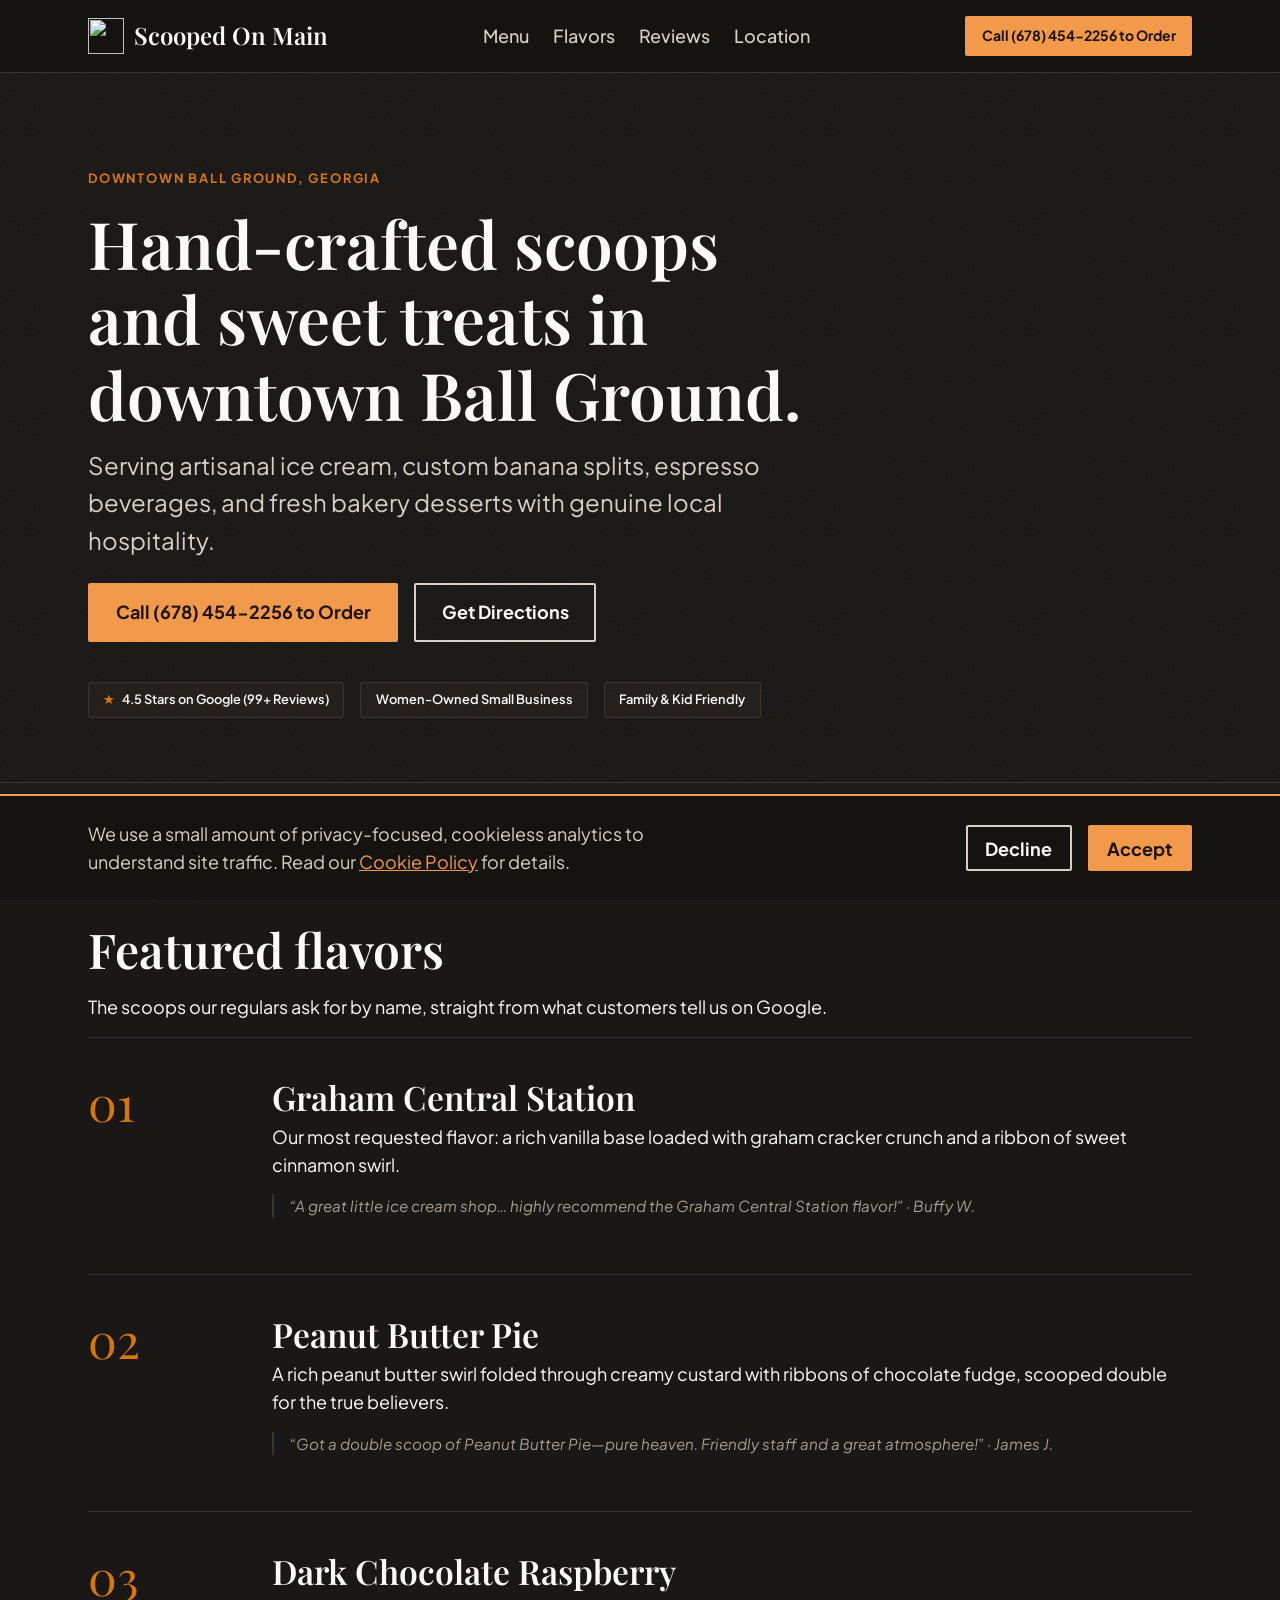
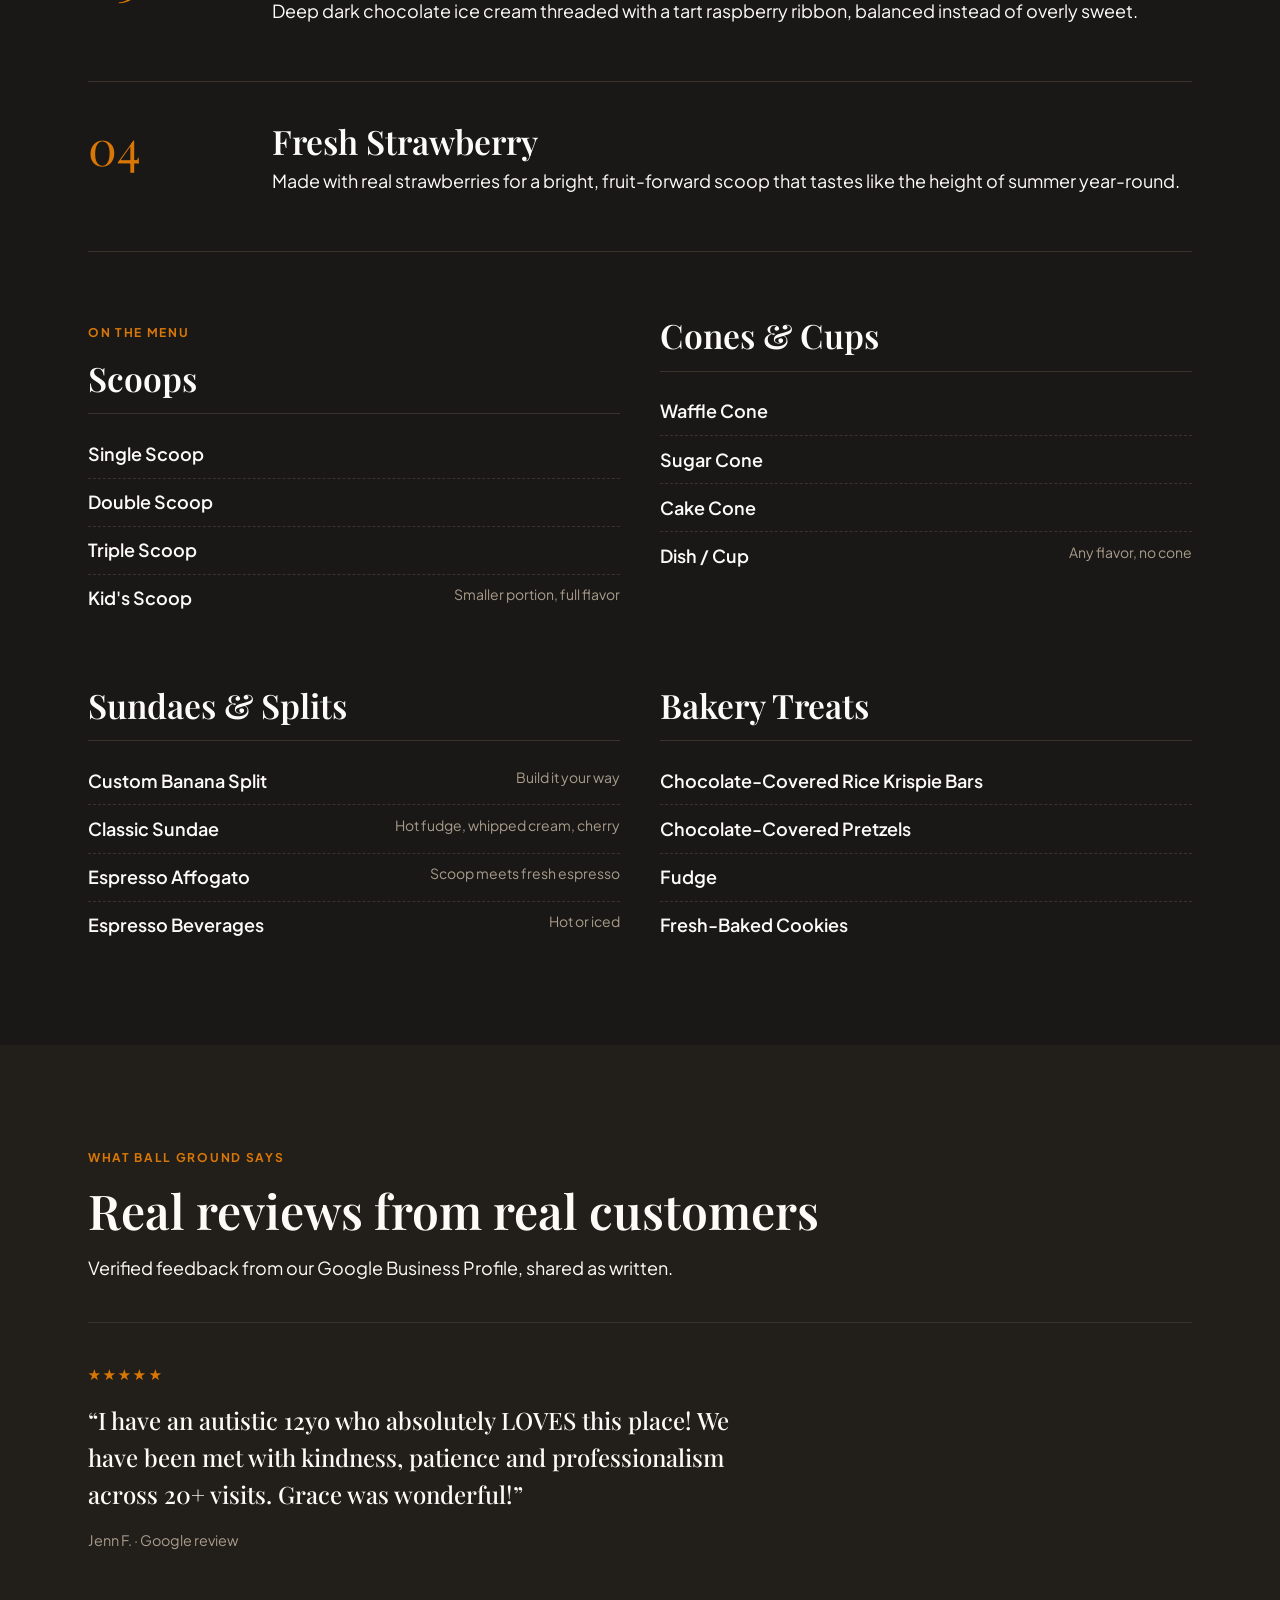
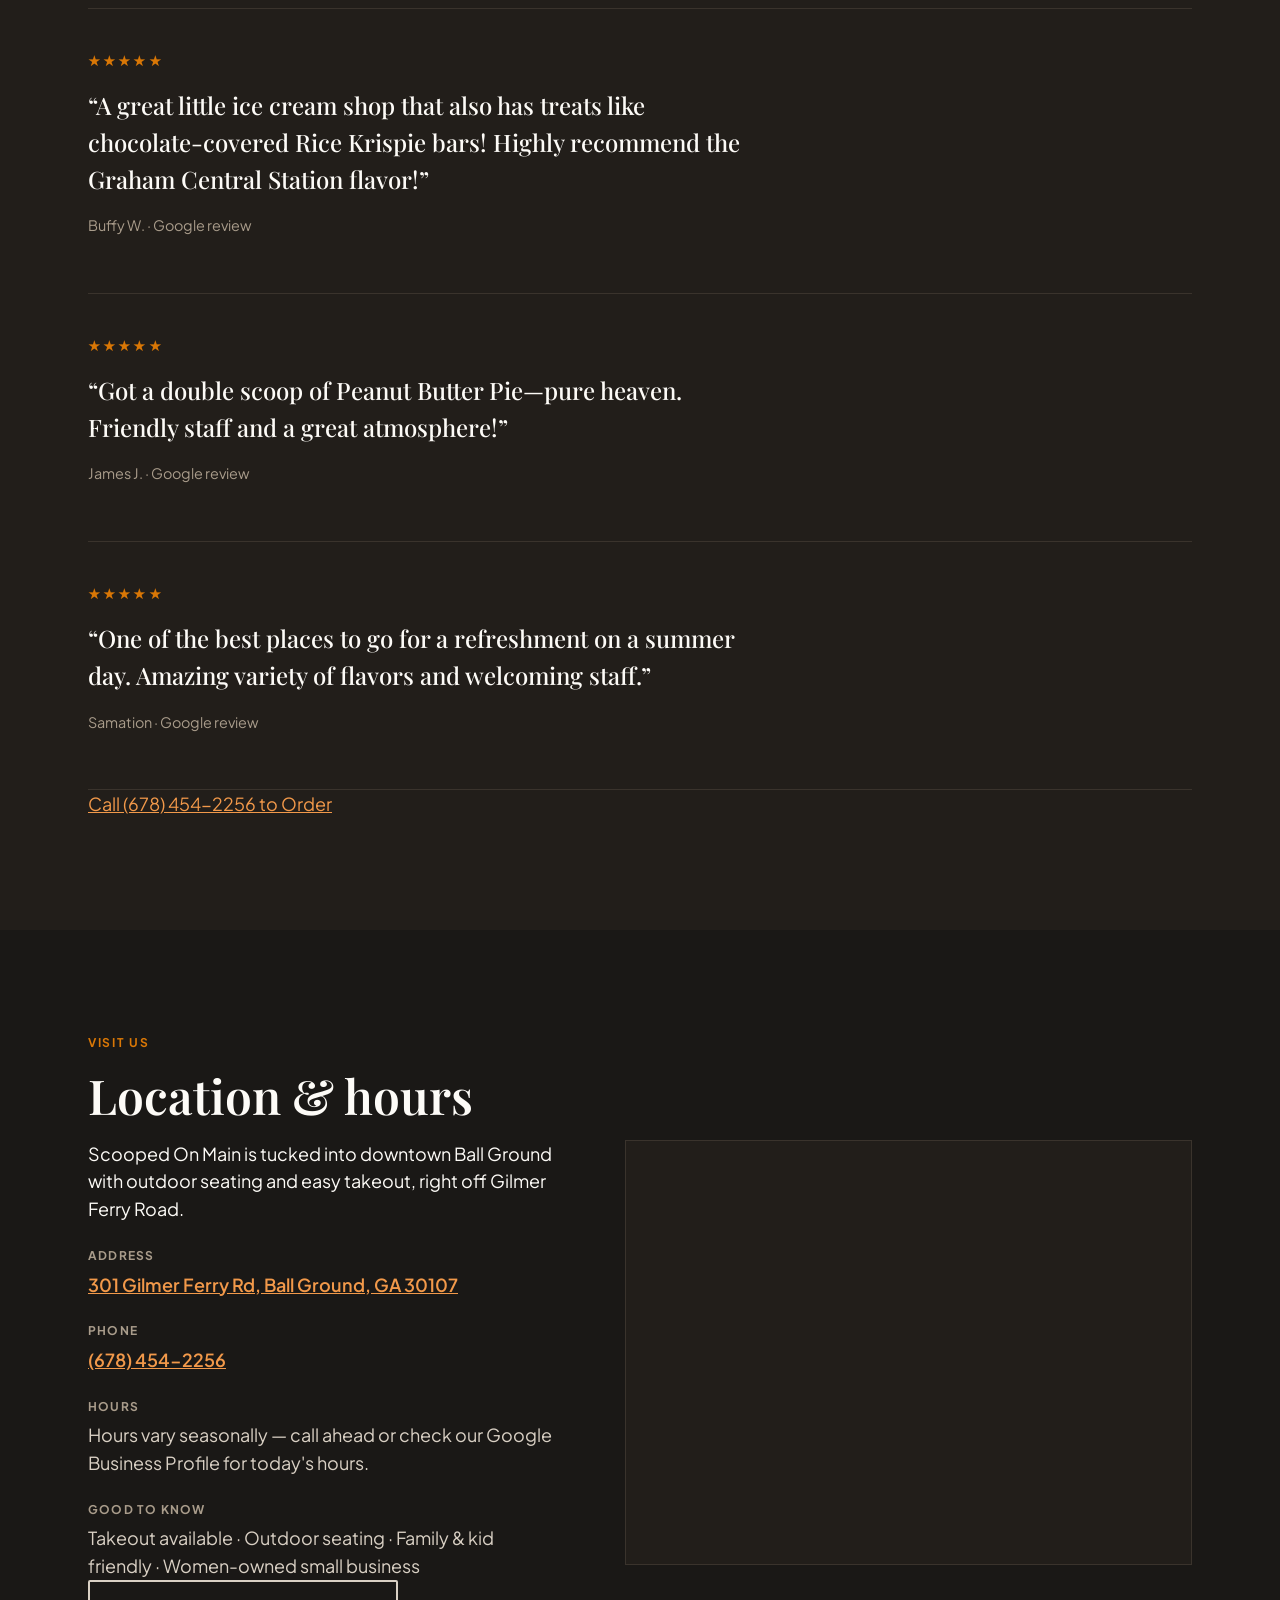
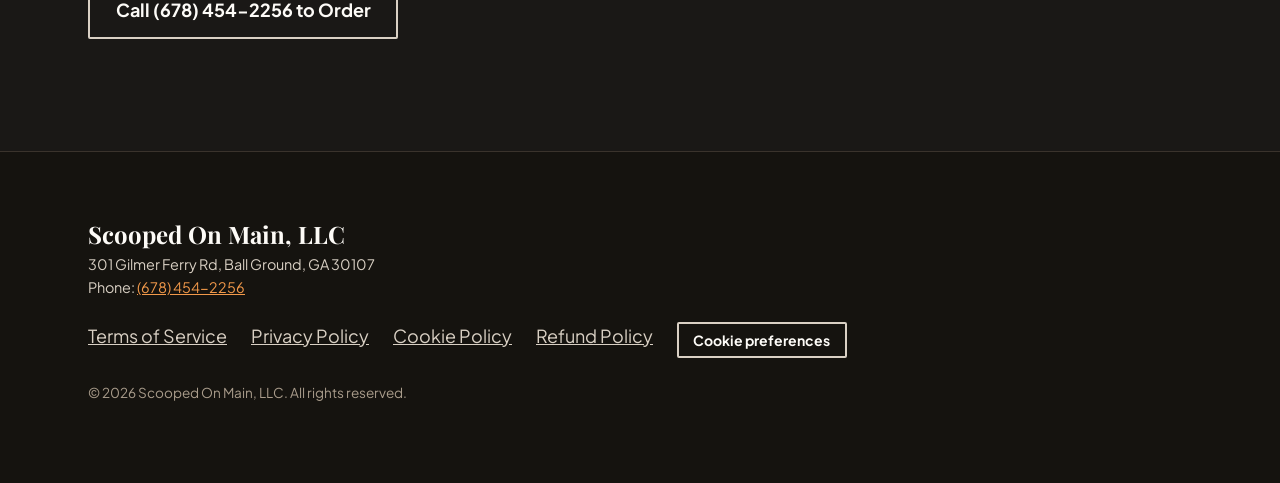
==== index.html @ a3c29e0b "Add files via upload" ====
<!doctype html>
<html lang="en">
<head>
  <meta charset="utf-8">
  <meta name="viewport" content="width=device-width, initial-scale=1">
  <title>Scooped On Main | Ice Cream &amp; Sweet Shop in Ball Ground, GA</title>
  <meta name="description" content="Hand-crafted scoops, custom banana splits, espresso drinks, and fresh bakery treats at Scooped On Main in downtown Ball Ground, Georgia. Women-owned, family-friendly, takeout and outdoor seating available.">
  <link rel="canonical" href="https://scoopedonmainllc.com/">

  <meta property="og:type" content="website">
  <meta property="og:site_name" content="Scooped On Main">
  <meta property="og:url" content="https://scoopedonmainllc.com/">
  <meta property="og:title" content="Scooped On Main | Ice Cream &amp; Sweet Shop in Ball Ground, GA">
  <meta property="og:description" content="Hand-crafted scoops, custom banana splits, espresso drinks, and fresh bakery treats in downtown Ball Ground, Georgia.">
  <meta property="og:image" content="https://scoopedonmainllc.com/images/og-image.jpg">
  <meta property="og:image:width" content="1200">
  <meta property="og:image:height" content="630">
  <meta name="twitter:card" content="summary_large_image">
  <meta name="twitter:title" content="Scooped On Main | Ice Cream &amp; Sweet Shop in Ball Ground, GA">
  <meta name="twitter:description" content="Hand-crafted scoops, custom banana splits, espresso drinks, and fresh bakery treats in downtown Ball Ground, Georgia.">
  <meta name="twitter:image" content="https://scoopedonmainllc.com/images/og-image.jpg">

  <link rel="preconnect" href="https://fonts.googleapis.com">
  <link rel="preconnect" href="https://fonts.gstatic.com" crossorigin>
  <link href="https://fonts.googleapis.com/css2?family=Playfair+Display:wght@500;600;700&family=Plus+Jakarta+Sans:wght@400;500;600;700&display=swap" rel="stylesheet">
  <link rel="stylesheet" href="/styles.css">
  <link rel="icon" href="/images/favicon.svg" type="image/svg+xml">
  <link rel="apple-touch-icon" href="/images/favicon.svg">

  <script type="application/ld+json">
  {
    "@context": "https://schema.org",
    "@type": "IceCreamShop",
    "name": "Scooped On Main, LLC",
    "url": "https://scoopedonmainllc.com/",
    "telephone": "+16784542256",
    "priceRange": "$$",
    "servesCuisine": "Ice Cream, Desserts, Coffee",
    "address": {
      "@type": "PostalAddress",
      "streetAddress": "301 Gilmer Ferry Rd",
      "addressLocality": "Ball Ground",
      "addressRegion": "GA",
      "postalCode": "30107",
      "addressCountry": "US"
    },
    "aggregateRating": {
      "@type": "AggregateRating",
      "ratingValue": "4.5",
      "reviewCount": "99"
    }
  }
  </script>
</head>
<body>
  <a class="skip-link" href="#main-content">Skip to main content</a>

  <header class="site-header">
    <div class="container">
      <a class="logo" href="/">
        <img src="/images/favicon.svg" alt="" class="logo-mark" width="36" height="36">
        <span class="logo-text">Scooped On Main</span>
      </a>
      <nav class="main-nav" aria-label="Primary">
        <ul>
          <li><a href="#menu">Menu</a></li>
          <li><a href="#flavors">Flavors</a></li>
          <li><a href="#reviews">Reviews</a></li>
          <li><a href="#location">Location</a></li>
        </ul>
      </nav>
      <a class="btn btn-sm header-cta" href="tel:16784542256">Call (678) 454-2256 to Order</a>
    </div>
  </header>

  <main id="main-content">

    <!-- Hero -->
    <section class="hero">
      <div class="container">
        <span class="eyebrow">Downtown Ball Ground, Georgia</span>
        <h1>Hand-crafted scoops and sweet treats in downtown Ball Ground.</h1>
        <p class="lede">Serving artisanal ice cream, custom banana splits, espresso beverages, and fresh bakery desserts with genuine local hospitality.</p>
        <div class="hero-actions">
          <a class="btn" href="tel:16784542256">Call (678) 454-2256 to Order</a>
          <a class="btn btn-secondary" href="#location">Get Directions</a>
        </div>
        <div class="hero-badges">
          <span class="badge"><span class="star" aria-hidden="true">&#9733;</span> 4.5 Stars on Google (99+ Reviews)</span>
          <span class="badge">Women-Owned Small Business</span>
          <span class="badge">Family &amp; Kid Friendly</span>
        </div>
      </div>
    </section>

    <!-- Featured Flavors & Menu -->
    <section class="section" id="menu">
      <div class="container">

        <div id="flavors">
          <span class="section-eyebrow">Fan favorites</span>
          <h2 class="reveal">Featured flavors</h2>
          <p class="reveal">The scoops our regulars ask for by name, straight from what customers tell us on Google.</p>

          <div class="flavor-list">
            <div class="flavor-row reveal">
              <span class="flavor-index">01</span>
              <div>
                <h3>Graham Central Station</h3>
                <p>Our most requested flavor: a rich vanilla base loaded with graham cracker crunch and a ribbon of sweet cinnamon swirl.</p>
                <p class="flavor-quote">&ldquo;A great little ice cream shop&hellip; highly recommend the Graham Central Station flavor!&rdquo; &middot; Buffy W.</p>
              </div>
            </div>
            <div class="flavor-row reveal">
              <span class="flavor-index">02</span>
              <div>
                <h3>Peanut Butter Pie</h3>
                <p>A rich peanut butter swirl folded through creamy custard with ribbons of chocolate fudge, scooped double for the true believers.</p>
                <p class="flavor-quote">&ldquo;Got a double scoop of Peanut Butter Pie&mdash;pure heaven. Friendly staff and a great atmosphere!&rdquo; &middot; James J.</p>
              </div>
            </div>
            <div class="flavor-row reveal">
              <span class="flavor-index">03</span>
              <div>
                <h3>Dark Chocolate Raspberry</h3>
                <p>Deep dark chocolate ice cream threaded with a tart raspberry ribbon, balanced instead of overly sweet.</p>
              </div>
            </div>
            <div class="flavor-row reveal">
              <span class="flavor-index">04</span>
              <div>
                <h3>Fresh Strawberry</h3>
                <p>Made with real strawberries for a bright, fruit-forward scoop that tastes like the height of summer year-round.</p>
              </div>
            </div>
          </div>
        </div>

        <div class="menu-categories">
          <div class="menu-category reveal">
            <span class="section-eyebrow">On the menu</span>
            <h3>Scoops</h3>
            <ul>
              <li><span class="item-name">Single Scoop</span></li>
              <li><span class="item-name">Double Scoop</span></li>
              <li><span class="item-name">Triple Scoop</span></li>
              <li><span class="item-name">Kid's Scoop</span> <span class="item-note">Smaller portion, full flavor</span></li>
            </ul>
          </div>

          <div class="menu-category reveal">
            <h3>Cones &amp; Cups</h3>
            <ul>
              <li><span class="item-name">Waffle Cone</span></li>
              <li><span class="item-name">Sugar Cone</span></li>
              <li><span class="item-name">Cake Cone</span></li>
              <li><span class="item-name">Dish / Cup</span> <span class="item-note">Any flavor, no cone</span></li>
            </ul>
          </div>

          <div class="menu-category reveal">
            <h3>Sundaes &amp; Splits</h3>
            <ul>
              <li><span class="item-name">Custom Banana Split</span> <span class="item-note">Build it your way</span></li>
              <li><span class="item-name">Classic Sundae</span> <span class="item-note">Hot fudge, whipped cream, cherry</span></li>
              <li><span class="item-name">Espresso Affogato</span> <span class="item-note">Scoop meets fresh espresso</span></li>
              <li><span class="item-name">Espresso Beverages</span> <span class="item-note">Hot or iced</span></li>
            </ul>
          </div>

          <div class="menu-category reveal">
            <h3>Bakery Treats</h3>
            <ul>
              <li><span class="item-name">Chocolate-Covered Rice Krispie Bars</span></li>
              <li><span class="item-name">Chocolate-Covered Pretzels</span></li>
              <li><span class="item-name">Fudge</span></li>
              <li><span class="item-name">Fresh-Baked Cookies</span></li>
            </ul>
          </div>
        </div>

      </div>
    </section>

    <!-- Reviews -->
    <section class="section section-alt" id="reviews">
      <div class="container">
        <span class="section-eyebrow">What Ball Ground says</span>
        <h2 class="reveal">Real reviews from real customers</h2>
        <p class="reveal">Verified feedback from our Google Business Profile, shared as written.</p>

        <div class="review-list">
          <div class="review-card reveal">
            <div class="review-stars" aria-label="5 out of 5 stars">&#9733;&#9733;&#9733;&#9733;&#9733;</div>
            <blockquote>&ldquo;I have an autistic 12yo who absolutely LOVES this place! We have been met with kindness, patience and professionalism across 20+ visits. Grace was wonderful!&rdquo;</blockquote>
            <p class="review-author">Jenn F. &middot; Google review</p>
          </div>
          <div class="review-card reveal">
            <div class="review-stars" aria-label="5 out of 5 stars">&#9733;&#9733;&#9733;&#9733;&#9733;</div>
            <blockquote>&ldquo;A great little ice cream shop that also has treats like chocolate-covered Rice Krispie bars! Highly recommend the Graham Central Station flavor!&rdquo;</blockquote>
            <p class="review-author">Buffy W. &middot; Google review</p>
          </div>
          <div class="review-card reveal">
            <div class="review-stars" aria-label="5 out of 5 stars">&#9733;&#9733;&#9733;&#9733;&#9733;</div>
            <blockquote>&ldquo;Got a double scoop of Peanut Butter Pie&mdash;pure heaven. Friendly staff and a great atmosphere!&rdquo;</blockquote>
            <p class="review-author">James J. &middot; Google review</p>
          </div>
          <div class="review-card reveal">
            <div class="review-stars" aria-label="5 out of 5 stars">&#9733;&#9733;&#9733;&#9733;&#9733;</div>
            <blockquote>&ldquo;One of the best places to go for a refreshment on a summer day. Amazing variety of flavors and welcoming staff.&rdquo;</blockquote>
            <p class="review-author">Samation &middot; Google review</p>
          </div>
        </div>

        <p class="reveal"><a href="tel:16784542256">Call (678) 454-2256 to Order</a></p>
      </div>
    </section>

    <!-- Location -->
    <section class="section" id="location">
      <div class="container">
        <span class="section-eyebrow">Visit us</span>
        <h2 class="reveal">Location &amp; hours</h2>

        <div class="location-grid">
          <div class="location-details reveal">
            <p>Scooped On Main is tucked into downtown Ball Ground with outdoor seating and easy takeout, right off Gilmer Ferry Road.</p>
            <dl>
              <dt>Address</dt>
              <dd><a href="https://www.google.com/maps/search/?api=1&query=301+Gilmer+Ferry+Rd+Ball+Ground+GA+30107" target="_blank" rel="noopener noreferrer">301 Gilmer Ferry Rd, Ball Ground, GA 30107</a></dd>

              <dt>Phone</dt>
              <dd><a href="tel:16784542256">(678) 454-2256</a></dd>

              <dt>Hours</dt>
              <dd>Hours vary seasonally &mdash; call ahead or check our Google Business Profile for today's hours.</dd>

              <dt>Good to know</dt>
              <dd>Takeout available &middot; Outdoor seating &middot; Family &amp; kid friendly &middot; Women-owned small business</dd>
            </dl>
            <p><a class="btn btn-secondary" href="tel:16784542256">Call (678) 454-2256 to Order</a></p>
          </div>

          <div class="map-frame reveal">
            <iframe
              src="https://www.google.com/maps?q=301+Gilmer+Ferry+Rd,+Ball+Ground,+GA+30107&output=embed"
              title="Map showing Scooped On Main at 301 Gilmer Ferry Rd, Ball Ground, GA 30107"
              loading="lazy"
              referrerpolicy="no-referrer-when-downgrade"
            ></iframe>
          </div>
        </div>
      </div>
    </section>

  </main>

  <footer class="site-footer">
    <div class="container">
      <div class="business-info">
        <p><strong>Scooped On Main, LLC</strong><br>
        301 Gilmer Ferry Rd, Ball Ground, GA 30107<br>
        Phone: <a href="tel:16784542256">(678) 454-2256</a></p>
      </div>
      <nav aria-label="Legal">
        <ul>
          <li><a href="/terms">Terms of Service</a></li>
          <li><a href="/privacy">Privacy Policy</a></li>
          <li><a href="/cookies">Cookie Policy</a></li>
          <li><a href="/refunds">Refund Policy</a></li>
          <li><button type="button" id="open-cookie-prefs" class="btn-secondary btn btn-sm">Cookie preferences</button></li>
        </ul>
      </nav>
      <p class="copyright">&copy; 2026 Scooped On Main, LLC. All rights reserved.</p>
    </div>
  </footer>

  <div class="consent-banner" id="consent-banner" hidden role="region" aria-label="Cookie consent">
    <div class="container">
      <p>We use a small amount of privacy-focused, cookieless analytics to understand site traffic. Read our <a href="/cookies">Cookie Policy</a> for details.</p>
      <div class="actions">
        <button type="button" class="btn-secondary btn" id="cookie-decline">Decline</button>
        <button type="button" class="btn" id="cookie-accept">Accept</button>
      </div>
    </div>
  </div>

  <script src="/main.js"></script>
  <script src="/cookie-consent.js"></script>
  <script src="/scroll-reveal.js"></script>
</body>
</html>
---- styles.css ----
/* Scooped On Main, LLC -- design system.
   Warm charcoal background, waffle-cone amber accent, cream type.
   No hover animations, no glow orbs, no bento grids, no glass cards. */

:root {
  --color-bg: #1A1816;          /* page background: deep warm slate */
  --color-bg-raised: #221E1A;   /* raised surfaces, alternating sections */
  --color-bg-nav: #15130F;      /* header, footer, banner */
  --color-ink: #FDFBF7;         /* headings, primary text -- 15.8:1 on bg */
  --color-ink-soft: #D9D0C4;    /* body, secondary text -- 10.9:1 on bg */
  --color-caption: #A99C8B;     /* captions, placeholders -- 6.1:1 on bg */
  --color-amber: #D97706;       /* accent: links, badges, index numerals */
  --color-amber-strong: #F2994A;/* primary buttons on dark -- 6.0:1 with dark text */
  --color-line: #3A332C;        /* dividers, borders */
  --color-input-border: #5B5148;
  --color-error: #F0836A;       /* form errors -- legible on dark bg */

  --font-display: "Playfair Display", ui-serif, Georgia, serif;
  --font-body: "Plus Jakarta Sans", ui-sans-serif, system-ui, sans-serif;

  --step-0: clamp(1rem, 0.95rem + 0.25vw, 1.125rem);
  --step-1: clamp(1.25rem, 1.15rem + 0.5vw, 1.5rem);
  --step-2: clamp(1.6rem, 1.4rem + 1vw, 2.1rem);
  --step-3: clamp(2.1rem, 1.8rem + 1.5vw, 3rem);
  --step-4: clamp(2.6rem, 2.1rem + 2.5vw, 4.2rem);

  --space-1: 0.5rem;
  --space-2: 1rem;
  --space-3: 1.5rem;
  --space-4: 2.5rem;
  --space-5: 4rem;
  --space-6: 6rem;

  --max-content: 72rem;
  --max-reading: 42rem;
  --header-offset: 5.5rem;
}

*, *::before, *::after { box-sizing: border-box; }
html {
  -webkit-text-size-adjust: 100%;
  scroll-behavior: smooth;
}
@media (prefers-reduced-motion: reduce) {
  html { scroll-behavior: auto; }
}
body {
  margin: 0;
  background: var(--color-bg);
  color: var(--color-ink);
  font-family: var(--font-body);
  font-size: var(--step-0);
  line-height: 1.55;
}

/* Faint fixed grain over the dark surface -- texture, not a gradient orb. */
body::after {
  content: "";
  position: fixed;
  inset: 0;
  background-image: url("data:image/svg+xml,%3Csvg xmlns='http://www.w3.org/2000/svg' width='200' height='200'%3E%3Cfilter id='n'%3E%3CfeTurbulence type='fractalNoise' baseFrequency='0.85' numOctaves='3' stitchTiles='stitch'/%3E%3C/filter%3E%3Crect width='100%25' height='100%25' filter='url(%23n)'/%3E%3C/svg%3E");
  opacity: 0.035;
  pointer-events: none;
  z-index: 1;
}

img { max-width: 100%; display: block; }
h1, h2, h3, h4 {
  font-family: var(--font-display);
  line-height: 1.15;
  margin: 0 0 var(--space-2) 0;
  font-weight: 600;
}
h1 { font-size: var(--step-4); }
h2 { font-size: var(--step-3); }
h3 { font-size: var(--step-2); }
h4 { font-size: var(--step-1); }
p { margin: 0 0 var(--space-2) 0; }
a { color: var(--color-amber-strong); }

/* No hover animations anywhere: state changes are instant, not transitioned. */
a, button, .btn, .menu-card, .review-card { transition: none; }

.skip-link {
  position: absolute;
  left: var(--space-2);
  top: -3rem;
  background: var(--color-ink);
  color: var(--color-bg);
  padding: var(--space-1) var(--space-2);
  z-index: 100;
  text-decoration: none;
  font-weight: 600;
}
.skip-link:focus { top: var(--space-2); }

:focus-visible {
  outline: 3px solid var(--color-amber-strong);
  outline-offset: 2px;
}
a:focus:not(:focus-visible) { outline: none; }

.container {
  max-width: var(--max-content);
  margin: 0 auto;
  padding: 0 var(--space-3);
}

section[id] { scroll-margin-top: var(--header-offset); }

/* Header */
.site-header {
  position: sticky;
  top: 0;
  z-index: 50;
  background: var(--color-bg-nav);
  border-bottom: 1px solid var(--color-line);
  padding: var(--space-2) 0;
}
.site-header .container {
  display: flex;
  align-items: center;
  justify-content: space-between;
  gap: var(--space-3);
}
.logo {
  display: inline-flex;
  align-items: center;
  gap: 0.6rem;
  font-family: var(--font-display);
  font-weight: 600;
  font-size: var(--step-1);
  text-decoration: none;
  color: var(--color-ink);
}
.logo-mark { width: 2.25rem; height: 2.25rem; flex-shrink: 0; }
.main-nav ul {
  list-style: none;
  display: flex;
  align-items: center;
  gap: var(--space-3);
  margin: 0;
  padding: 0;
}
.main-nav a {
  text-decoration: none;
  color: var(--color-ink-soft);
  font-weight: 500;
  border-bottom: 2px solid transparent;
  padding-bottom: 0.15rem;
}
.main-nav a:hover,
.main-nav a[aria-current="page"] {
  border-bottom: 2px solid var(--color-amber);
  color: var(--color-ink);
}
.header-cta { flex-shrink: 0; }

@media (max-width: 56rem) {
  .site-header .container { flex-wrap: wrap; row-gap: var(--space-2); }
  .main-nav { flex-basis: 100%; order: 3; }
  .main-nav ul { flex-wrap: wrap; gap: var(--space-1) var(--space-3); }
}

/* Buttons -- flat fill, sharp corners, no shadow, no motion */
.btn {
  display: inline-block;
  font-family: var(--font-body);
  font-weight: 700;
  font-size: var(--step-0);
  padding: 0.85rem 1.6rem;
  border: 2px solid var(--color-amber-strong);
  border-radius: 2px;
  text-decoration: none;
  cursor: pointer;
  background: var(--color-amber-strong);
  color: #1A1206;
}
.btn:hover { background: var(--color-ink); border-color: var(--color-ink); color: var(--color-bg); }
.btn-sm { padding: 0.45rem 0.9rem; font-size: 0.875rem; }
.btn-secondary {
  background: transparent;
  color: var(--color-ink);
  border: 2px solid var(--color-ink-soft);
}
.btn-secondary:hover { background: var(--color-bg-raised); border-color: var(--color-ink); }

/* Sections */
.section { padding: var(--space-6) 0; }
.section-alt { background: var(--color-bg-raised); }

/* Hero -- plain, no glow, no dot grid */
.hero {
  padding: var(--space-6) 0 var(--space-5);
  border-bottom: 1px solid var(--color-line);
}
.hero .eyebrow {
  display: block;
  font-size: 0.8rem;
  font-weight: 700;
  letter-spacing: 0.14em;
  text-transform: uppercase;
  color: var(--color-amber);
  margin-bottom: var(--space-2);
}
.hero h1 { max-width: 46rem; }
.hero p.lede {
  font-size: var(--step-1);
  color: var(--color-ink-soft);
  max-width: var(--max-reading);
}
.hero-actions { display: flex; flex-wrap: wrap; gap: var(--space-2); margin: var(--space-3) 0 var(--space-4); }
.hero-badges { display: flex; flex-wrap: wrap; gap: var(--space-2); }
.badge {
  display: inline-flex;
  align-items: center;
  gap: 0.4rem;
  font-size: 0.8rem;
  font-weight: 600;
  color: var(--color-ink);
  background: var(--color-bg-raised);
  border: 1px solid var(--color-line);
  padding: 0.45rem 0.9rem;
  border-radius: 2px;
}
.badge .star { color: var(--color-amber); }

.section-head { max-width: var(--max-reading); margin-bottom: var(--space-4); }
.section-eyebrow {
  display: inline-block;
  font-size: 0.75rem;
  font-weight: 700;
  letter-spacing: 0.14em;
  text-transform: uppercase;
  color: var(--color-amber);
  margin-bottom: var(--space-2);
}

/* Featured flavors -- zigzag stacked rows, asymmetrical, not a bento grid */
.flavor-row {
  display: grid;
  grid-template-columns: 9rem 1fr;
  gap: var(--space-4);
  align-items: start;
  padding: var(--space-4) 0;
  border-top: 1px solid var(--color-line);
}
.flavor-row:last-child { border-bottom: 1px solid var(--color-line); }
.flavor-row .flavor-index {
  font-family: var(--font-display);
  font-size: var(--step-3);
  color: var(--color-amber);
  line-height: 1;
}
.flavor-row h3 { margin-bottom: 0.4rem; }
.flavor-row .flavor-quote {
  margin-top: var(--space-2);
  padding-left: var(--space-2);
  border-left: 2px solid var(--color-line);
  color: var(--color-caption);
  font-style: italic;
  font-size: 0.95rem;
}
@media (max-width: 40rem) {
  .flavor-row { grid-template-columns: 1fr; gap: var(--space-1); }
  .flavor-row .flavor-index { font-size: var(--step-2); }
}

/* Menu categories -- plain typographic lists, no cards, no checkmarks */
.menu-categories {
  display: grid;
  grid-template-columns: 1fr 1fr;
  gap: var(--space-5) var(--space-4);
  margin-top: var(--space-5);
}
@media (max-width: 48rem) {
  .menu-categories { grid-template-columns: 1fr; }
}
.menu-category h3 {
  border-bottom: 1px solid var(--color-line);
  padding-bottom: var(--space-2);
  margin-bottom: var(--space-2);
}
.menu-category ul {
  list-style: none;
  margin: 0;
  padding: 0;
}
.menu-category li {
  display: flex;
  justify-content: space-between;
  gap: var(--space-2);
  padding: 0.6rem 0;
  border-bottom: 1px dashed var(--color-line);
  color: var(--color-ink-soft);
}
.menu-category li:last-child { border-bottom: none; }
.menu-category .item-name { color: var(--color-ink); font-weight: 600; }
.menu-category .item-note { color: var(--color-caption); font-size: 0.875rem; font-weight: 400; }

/* Reviews -- stacked blockquotes, single column, no card grid */
.review-list {
  display: flex;
  flex-direction: column;
  gap: 0;
  margin-top: var(--space-4);
}
.review-card {
  padding: var(--space-4) 0;
  border-top: 1px solid var(--color-line);
}
.review-card:last-child { border-bottom: 1px solid var(--color-line); }
.review-stars { color: var(--color-amber); font-size: 0.9rem; letter-spacing: 0.15em; margin-bottom: var(--space-2); }
.review-card blockquote {
  margin: 0 0 var(--space-2) 0;
  font-size: var(--step-1);
  font-family: var(--font-display);
  font-weight: 500;
  color: var(--color-ink);
  max-width: var(--max-reading);
}
.review-author { color: var(--color-caption); font-size: 0.9rem; }

/* Location -- asymmetric two column: details beside map */
.location-grid {
  display: grid;
  grid-template-columns: 1fr 1.2fr;
  gap: var(--space-5);
  align-items: start;
}
@media (max-width: 56rem) {
  .location-grid { grid-template-columns: 1fr; }
}
.location-details dl {
  margin: var(--space-3) 0 0 0;
}
.location-details dt {
  font-size: 0.75rem;
  font-weight: 700;
  letter-spacing: 0.1em;
  text-transform: uppercase;
  color: var(--color-caption);
  margin-top: var(--space-3);
}
.location-details dd {
  margin: 0.3rem 0 0 0;
  color: var(--color-ink-soft);
}
.location-details dd a { font-weight: 600; }
.map-frame {
  border: 1px solid var(--color-line);
  overflow: hidden;
  aspect-ratio: 4 / 3;
  background: var(--color-bg-raised);
}
.map-frame iframe { width: 100%; height: 100%; border: 0; display: block; }

/* Skeleton loader -- flat pulse, no shimmer gradient */
.skeleton {
  background: var(--color-bg-raised);
  border: 1px solid var(--color-line);
  animation: skeleton-pulse 1.8s ease-in-out infinite;
}
@keyframes skeleton-pulse {
  0%, 100% { opacity: 1; }
  50% { opacity: 0.5; }
}
@media (prefers-reduced-motion: reduce) {
  .skeleton { animation: none; }
}
.media-frame {
  border: 1px solid var(--color-line);
  aspect-ratio: 4 / 3;
  display: flex;
  align-items: center;
  justify-content: center;
  color: var(--color-caption);
  font-size: 0.85rem;
  text-align: center;
  padding: var(--space-2);
}

/* Forms */
form { max-width: var(--max-reading); }
.field { margin-bottom: var(--space-3); }
.field label { display: block; font-weight: 600; margin-bottom: 0.35rem; }
.field .hint { color: var(--color-caption); font-size: 0.875rem; margin-top: 0.25rem; }
input[type="text"],
input[type="email"],
input[type="tel"],
textarea,
select {
  width: 100%;
  font-family: var(--font-body);
  font-size: var(--step-0);
  padding: 0.75rem;
  border: 2px solid var(--color-input-border);
  border-radius: 2px;
  background: var(--color-bg);
  color: var(--color-ink);
}
input:focus, textarea:focus, select:focus { border-color: var(--color-amber-strong); }
.field-error { color: var(--color-error); font-size: 0.875rem; margin-top: 0.35rem; }
.consent-row {
  display: flex;
  align-items: flex-start;
  gap: 0.6rem;
  margin-bottom: var(--space-2);
}
.consent-row input[type="checkbox"] {
  margin-top: 0.3rem;
  width: 1.15rem;
  height: 1.15rem;
  accent-color: var(--color-amber-strong);
}
.consent-row label { font-weight: 400; }

/* Honeypot -- hidden identically from sighted users and assistive tech */
.hp-field { position: absolute; left: -9999px; width: 1px; height: 1px; overflow: hidden; }

/* Cookie consent banner */
.consent-banner {
  position: fixed;
  left: 0; right: 0; bottom: 0;
  background: var(--color-bg-nav);
  color: var(--color-ink);
  padding: var(--space-3);
  border-top: 2px solid var(--color-amber-strong);
  z-index: 200;
}
.consent-banner .container {
  display: flex;
  flex-wrap: wrap;
  align-items: center;
  justify-content: space-between;
  gap: var(--space-2);
}
.consent-banner p { margin: 0; max-width: 40rem; color: var(--color-ink-soft); }
.consent-banner .actions { display: flex; gap: var(--space-2); }
.consent-banner .btn { padding: 0.6rem 1.1rem; }
.consent-banner[hidden] { display: none; }

/* Footer */
.site-footer {
  border-top: 1px solid var(--color-line);
  padding: var(--space-5) 0;
  background: var(--color-bg-nav);
}
.site-footer .business-info { font-size: 0.9rem; color: var(--color-ink-soft); margin-bottom: var(--space-3); }
.site-footer .business-info strong { color: var(--color-ink); font-family: var(--font-display); font-size: var(--step-1); }
.site-footer nav ul {
  list-style: none;
  display: flex;
  flex-wrap: wrap;
  gap: var(--space-2) var(--space-3);
  padding: 0;
  margin: 0 0 var(--space-3) 0;
}
.site-footer nav a { color: var(--color-ink-soft); text-decoration: underline; }
.site-footer nav a:hover { color: var(--color-amber); }
.site-footer .copyright { color: var(--color-caption); font-size: 0.85rem; }

/* Legal pages */
.legal-content { max-width: var(--max-reading); }
.legal-content h2 { margin-top: var(--space-5); scroll-margin-top: var(--header-offset); }
.legal-toc { border: 1px solid var(--color-line); padding: var(--space-3); margin-bottom: var(--space-4); background: var(--color-bg-raised); }
.legal-toc ol { margin: 0; padding-left: 1.2rem; }

/* 404 */
.error-page { padding: var(--space-6) 0; }
.error-page .error-code {
  font-family: var(--font-display);
  font-size: var(--step-4);
  color: var(--color-amber);
  margin-bottom: 0;
}

/* Scroll reveal -- fade + rise on first intersection only */
.reveal { opacity: 0; transform: translateY(16px); transition: opacity 0.5s ease-out, transform 0.5s ease-out; }
.reveal.is-visible { opacity: 1; transform: translateY(0); }
@media (prefers-reduced-motion: reduce) {
  .reveal { opacity: 1; transform: none; transition: none; }
}
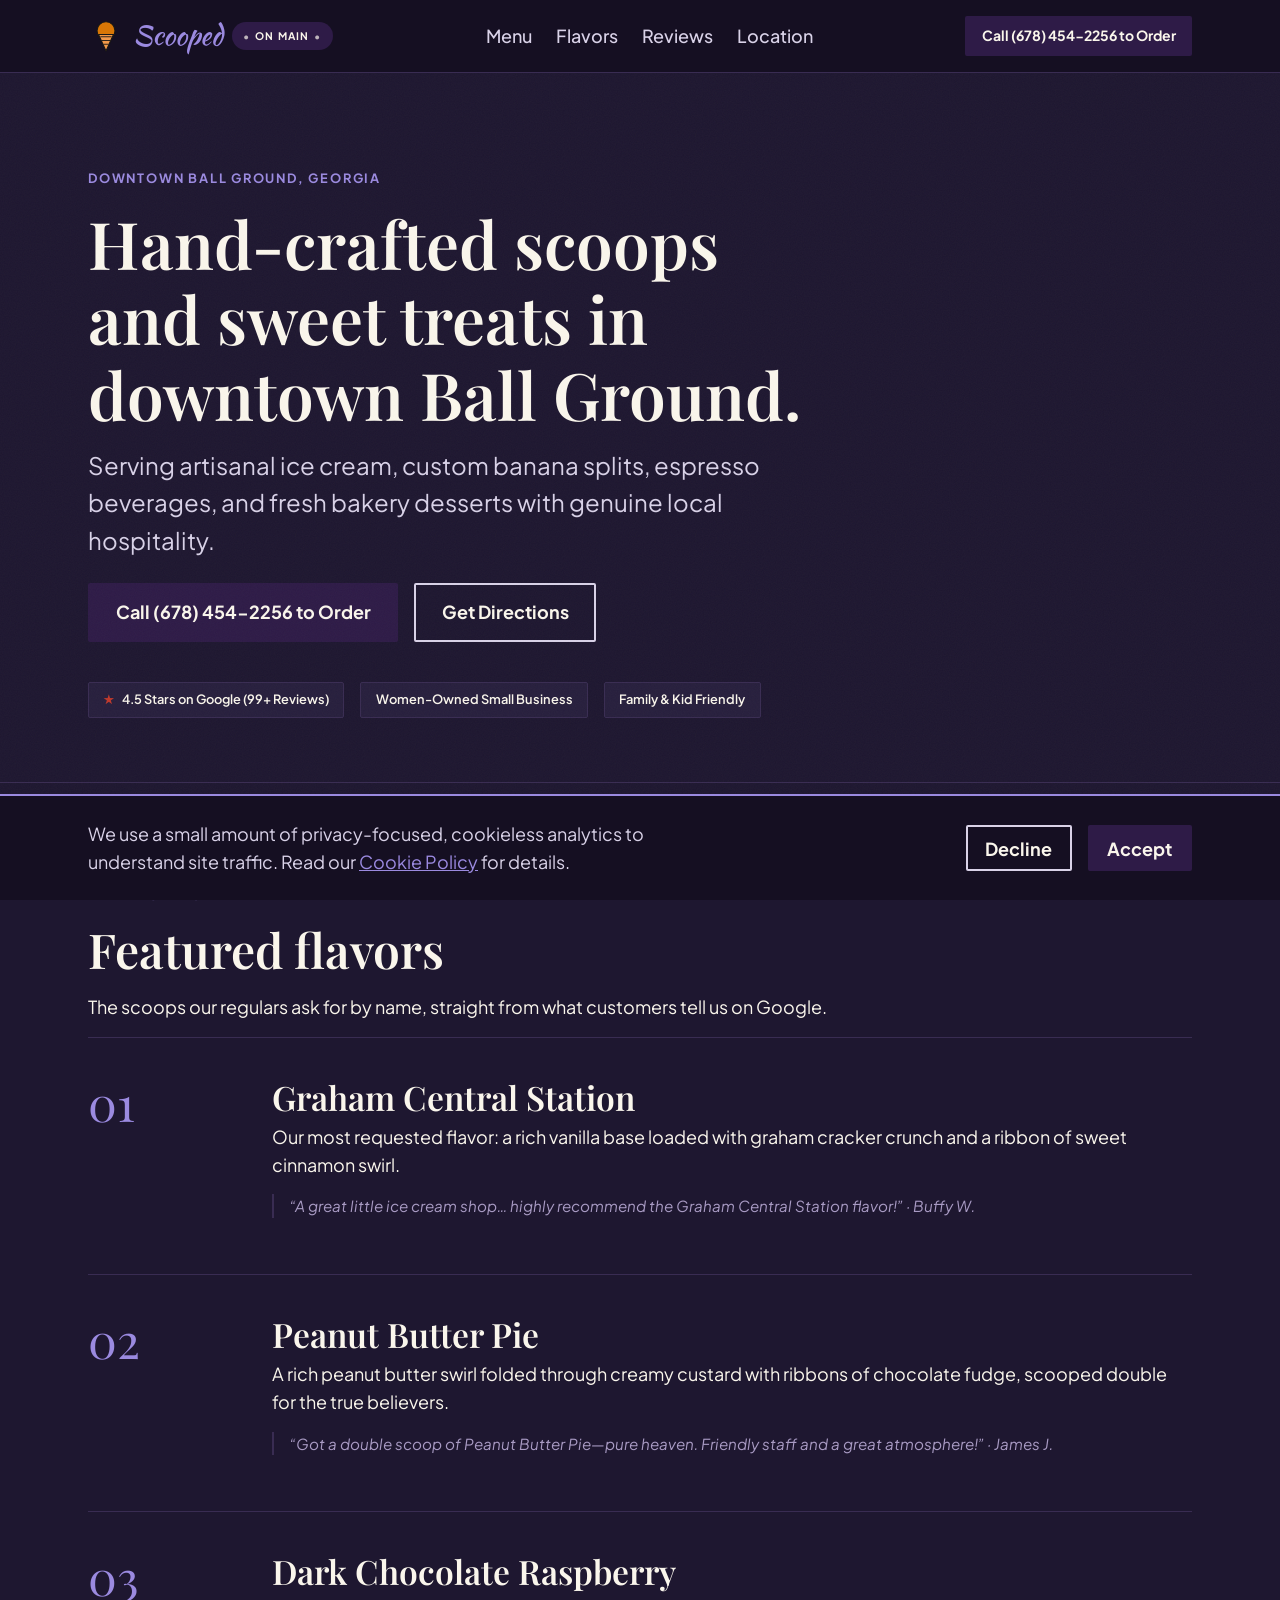
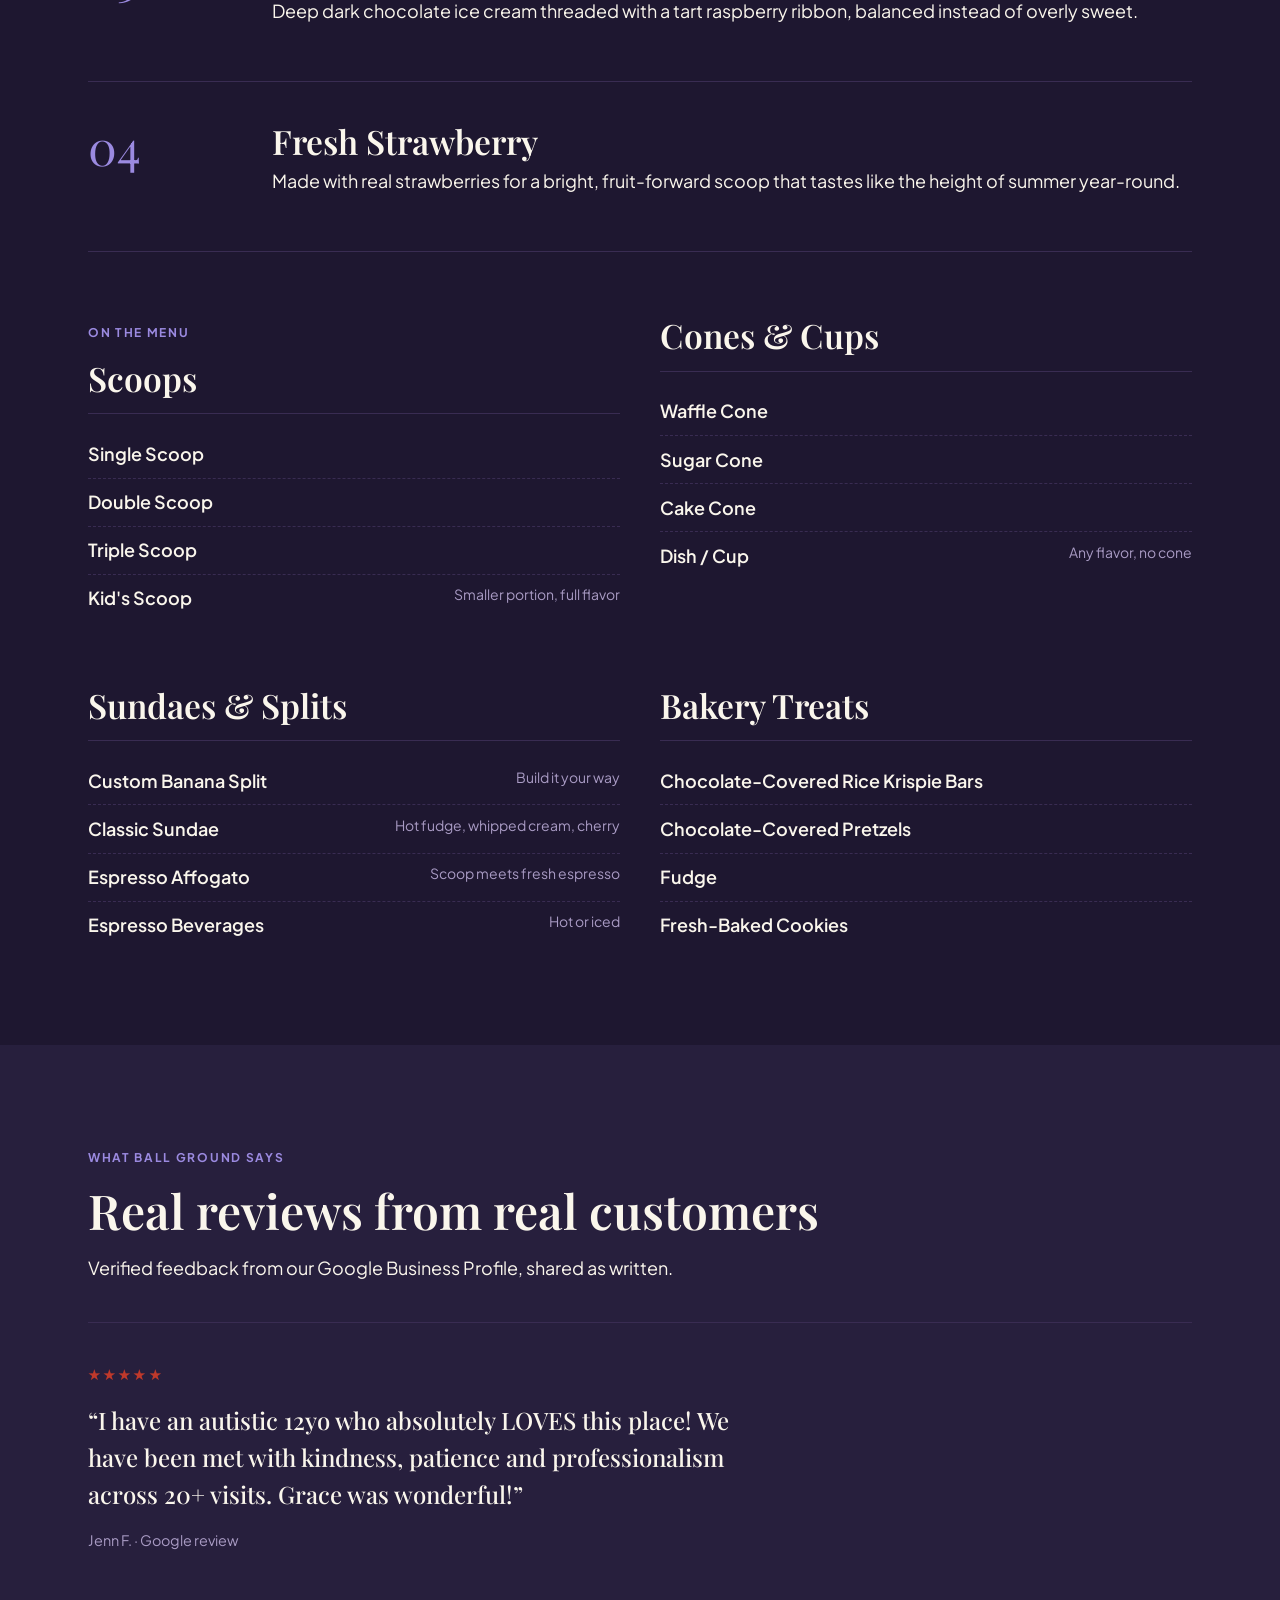
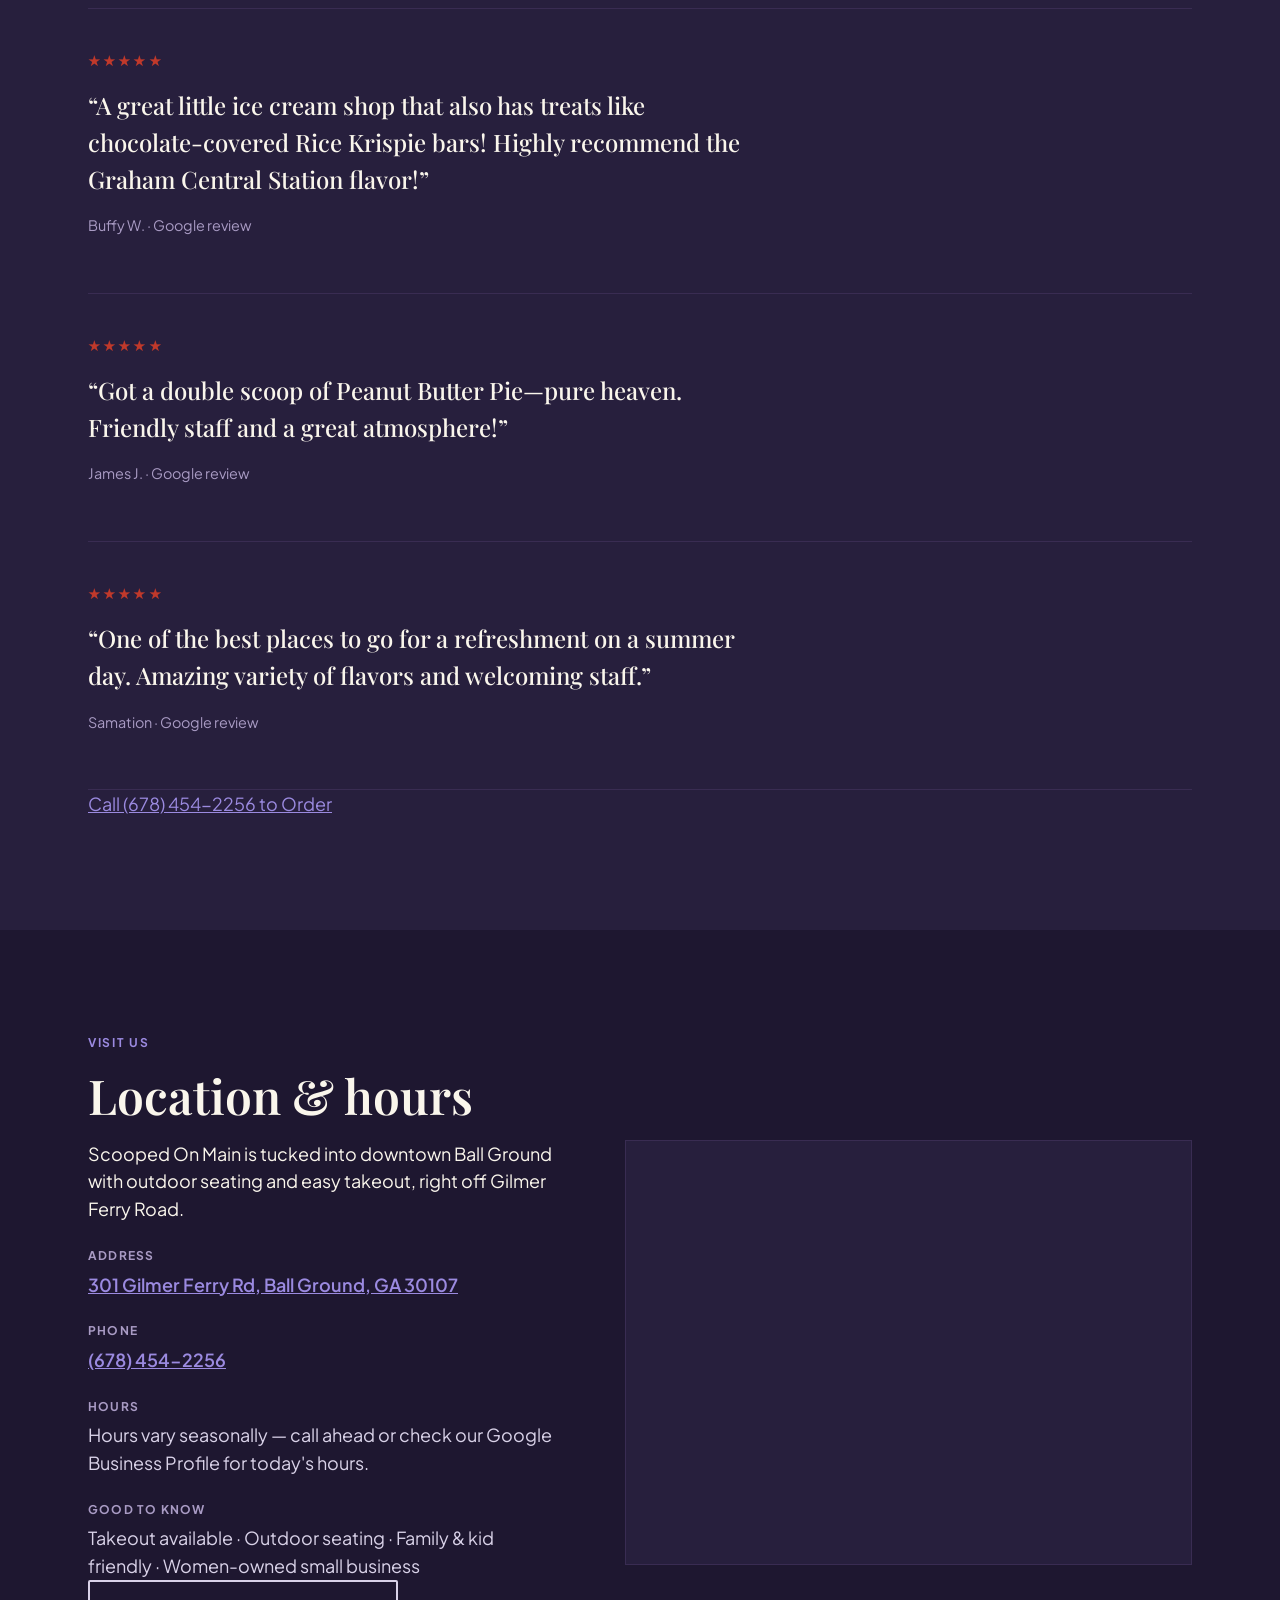
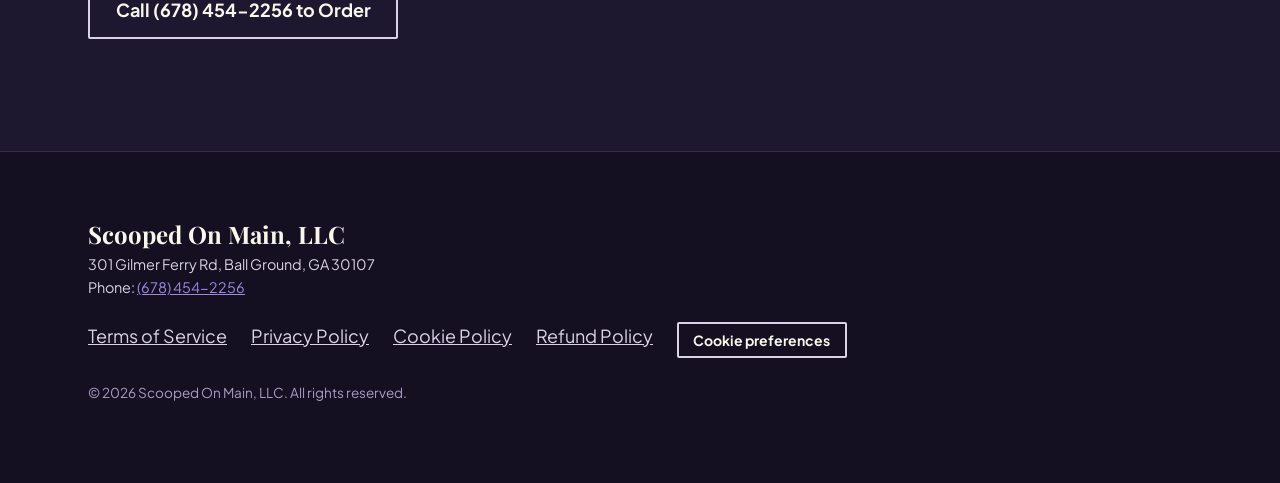
==== commit 59e7fd78: "Add files via upload" ====
--- a/index.html
+++ b/index.html
@@ -22,7 +22,7 @@
 
   <link rel="preconnect" href="https://fonts.googleapis.com">
   <link rel="preconnect" href="https://fonts.gstatic.com" crossorigin>
-  <link href="https://fonts.googleapis.com/css2?family=Playfair+Display:wght@500;600;700&family=Plus+Jakarta+Sans:wght@400;500;600;700&display=swap" rel="stylesheet">
+  <link href="https://fonts.googleapis.com/css2?family=Playfair+Display:wght@500;600;700&family=Plus+Jakarta+Sans:wght@400;500;600;700&family=Kaushan+Script&display=swap" rel="stylesheet">
   <link rel="stylesheet" href="/styles.css">
   <link rel="icon" href="/images/favicon.svg" type="image/svg+xml">
   <link rel="apple-touch-icon" href="/images/favicon.svg">
@@ -59,7 +59,8 @@
     <div class="container">
       <a class="logo" href="/">
         <img src="/images/favicon.svg" alt="" class="logo-mark" width="36" height="36">
-        <span class="logo-text">Scooped On Main</span>
+        <span class="logo-word">Scooped</span>
+        <span class="logo-pill">on main</span>
       </a>
       <nav class="main-nav" aria-label="Primary">
         <ul>
--- a/styles.css
+++ b/styles.css
@@ -1,22 +1,26 @@
 /* Scooped On Main, LLC -- design system.
-   Warm charcoal background, waffle-cone amber accent, cream type.
+   Palette pulled from the brand mark: plum-black background, lavender
+   script purple, deep plaque purple, cherry red, and scoop cream.
    No hover animations, no glow orbs, no bento grids, no glass cards. */
 
 :root {
-  --color-bg: #1A1816;          /* page background: deep warm slate */
-  --color-bg-raised: #221E1A;   /* raised surfaces, alternating sections */
-  --color-bg-nav: #15130F;      /* header, footer, banner */
-  --color-ink: #FDFBF7;         /* headings, primary text -- 15.8:1 on bg */
-  --color-ink-soft: #D9D0C4;    /* body, secondary text -- 10.9:1 on bg */
-  --color-caption: #A99C8B;     /* captions, placeholders -- 6.1:1 on bg */
-  --color-amber: #D97706;       /* accent: links, badges, index numerals */
-  --color-amber-strong: #F2994A;/* primary buttons on dark -- 6.0:1 with dark text */
-  --color-line: #3A332C;        /* dividers, borders */
-  --color-input-border: #5B5148;
+  --color-bg: #1E1730;          /* page background: deep plum-black */
+  --color-bg-raised: #271F3D;   /* raised surfaces, alternating sections */
+  --color-bg-nav: #150F22;      /* header, footer, banner */
+  --color-ink: #FAF6EC;         /* headings, primary text -- scoop cream */
+  --color-ink-soft: #D9D2E8;    /* body, secondary text */
+  --color-caption: #A99BC4;     /* captions, placeholders */
+  --color-amber: #9B8AE0;       /* accent: links, badges, index numerals -- script purple */
+  --color-amber-strong: #2E1B47;/* primary buttons, strong fills -- deep plaque purple */
+  --color-focus: #C3B4F5;       /* focus ring -- bright lavender, visible on dark surfaces */
+  --color-cherry: #C0392B;      /* cherry red accent -- star ratings, small highlights */
+  --color-line: #392C52;        /* dividers, borders */
+  --color-input-border: #5C4A80;
   --color-error: #F0836A;       /* form errors -- legible on dark bg */
 
   --font-display: "Playfair Display", ui-serif, Georgia, serif;
   --font-body: "Plus Jakarta Sans", ui-sans-serif, system-ui, sans-serif;
+  --font-script: "Kaushan Script", cursive;
 
   --step-0: clamp(1rem, 0.95rem + 0.25vw, 1.125rem);
   --step-1: clamp(1.25rem, 1.15rem + 0.5vw, 1.5rem);
@@ -76,7 +80,7 @@
 h3 { font-size: var(--step-2); }
 h4 { font-size: var(--step-1); }
 p { margin: 0 0 var(--space-2) 0; }
-a { color: var(--color-amber-strong); }
+a { color: var(--color-amber); }
 
 /* No hover animations anywhere: state changes are instant, not transitioned. */
 a, button, .btn, .menu-card, .review-card { transition: none; }
@@ -95,7 +99,7 @@
 .skip-link:focus { top: var(--space-2); }
 
 :focus-visible {
-  outline: 3px solid var(--color-amber-strong);
+  outline: 3px solid var(--color-focus);
   outline-offset: 2px;
 }
 a:focus:not(:focus-visible) { outline: none; }
@@ -126,14 +130,42 @@
 .logo {
   display: inline-flex;
   align-items: center;
-  gap: 0.6rem;
-  font-family: var(--font-display);
-  font-weight: 600;
-  font-size: var(--step-1);
+  gap: 0.55rem;
   text-decoration: none;
   color: var(--color-ink);
 }
 .logo-mark { width: 2.25rem; height: 2.25rem; flex-shrink: 0; }
+.logo-word {
+  font-family: var(--font-script);
+  font-weight: 400;
+  font-size: 1.7rem;
+  line-height: 1;
+  color: var(--color-amber);
+}
+.logo-pill {
+  display: inline-flex;
+  align-items: center;
+  gap: 0.3rem;
+  font-family: var(--font-body);
+  font-size: 0.65rem;
+  font-weight: 700;
+  letter-spacing: 0.12em;
+  text-transform: uppercase;
+  color: var(--color-ink);
+  background: var(--color-amber-strong);
+  border-radius: 999px;
+  padding: 0.35rem 0.7rem;
+}
+.logo-pill::before,
+.logo-pill::after {
+  content: "\2022";
+  color: var(--color-ink);
+  opacity: 0.7;
+  font-size: 0.6rem;
+}
+@media (max-width: 26rem) {
+  .logo-pill { display: none; }
+}
 .main-nav ul {
   list-style: none;
   display: flex;
@@ -174,9 +206,9 @@
   text-decoration: none;
   cursor: pointer;
   background: var(--color-amber-strong);
-  color: #1A1206;
-}
-.btn:hover { background: var(--color-ink); border-color: var(--color-ink); color: var(--color-bg); }
+  color: var(--color-ink);
+}
+.btn:hover { background: var(--color-ink); border-color: var(--color-ink); color: var(--color-amber-strong); }
 .btn-sm { padding: 0.45rem 0.9rem; font-size: 0.875rem; }
 .btn-secondary {
   background: transparent;
@@ -223,7 +255,7 @@
   padding: 0.45rem 0.9rem;
   border-radius: 2px;
 }
-.badge .star { color: var(--color-amber); }
+.badge .star { color: var(--color-cherry); }
 
 .section-head { max-width: var(--max-reading); margin-bottom: var(--space-4); }
 .section-eyebrow {
@@ -310,7 +342,7 @@
   border-top: 1px solid var(--color-line);
 }
 .review-card:last-child { border-bottom: 1px solid var(--color-line); }
-.review-stars { color: var(--color-amber); font-size: 0.9rem; letter-spacing: 0.15em; margin-bottom: var(--space-2); }
+.review-stars { color: var(--color-cherry); font-size: 0.9rem; letter-spacing: 0.15em; margin-bottom: var(--space-2); }
 .review-card blockquote {
   margin: 0 0 var(--space-2) 0;
   font-size: var(--step-1);
@@ -399,7 +431,7 @@
   background: var(--color-bg);
   color: var(--color-ink);
 }
-input:focus, textarea:focus, select:focus { border-color: var(--color-amber-strong); }
+input:focus, textarea:focus, select:focus { border-color: var(--color-focus); }
 .field-error { color: var(--color-error); font-size: 0.875rem; margin-top: 0.35rem; }
 .consent-row {
   display: flex;
@@ -411,7 +443,7 @@
   margin-top: 0.3rem;
   width: 1.15rem;
   height: 1.15rem;
-  accent-color: var(--color-amber-strong);
+  accent-color: var(--color-amber);
 }
 .consent-row label { font-weight: 400; }
 
@@ -425,7 +457,7 @@
   background: var(--color-bg-nav);
   color: var(--color-ink);
   padding: var(--space-3);
-  border-top: 2px solid var(--color-amber-strong);
+  border-top: 2px solid var(--color-amber);
   z-index: 200;
 }
 .consent-banner .container {
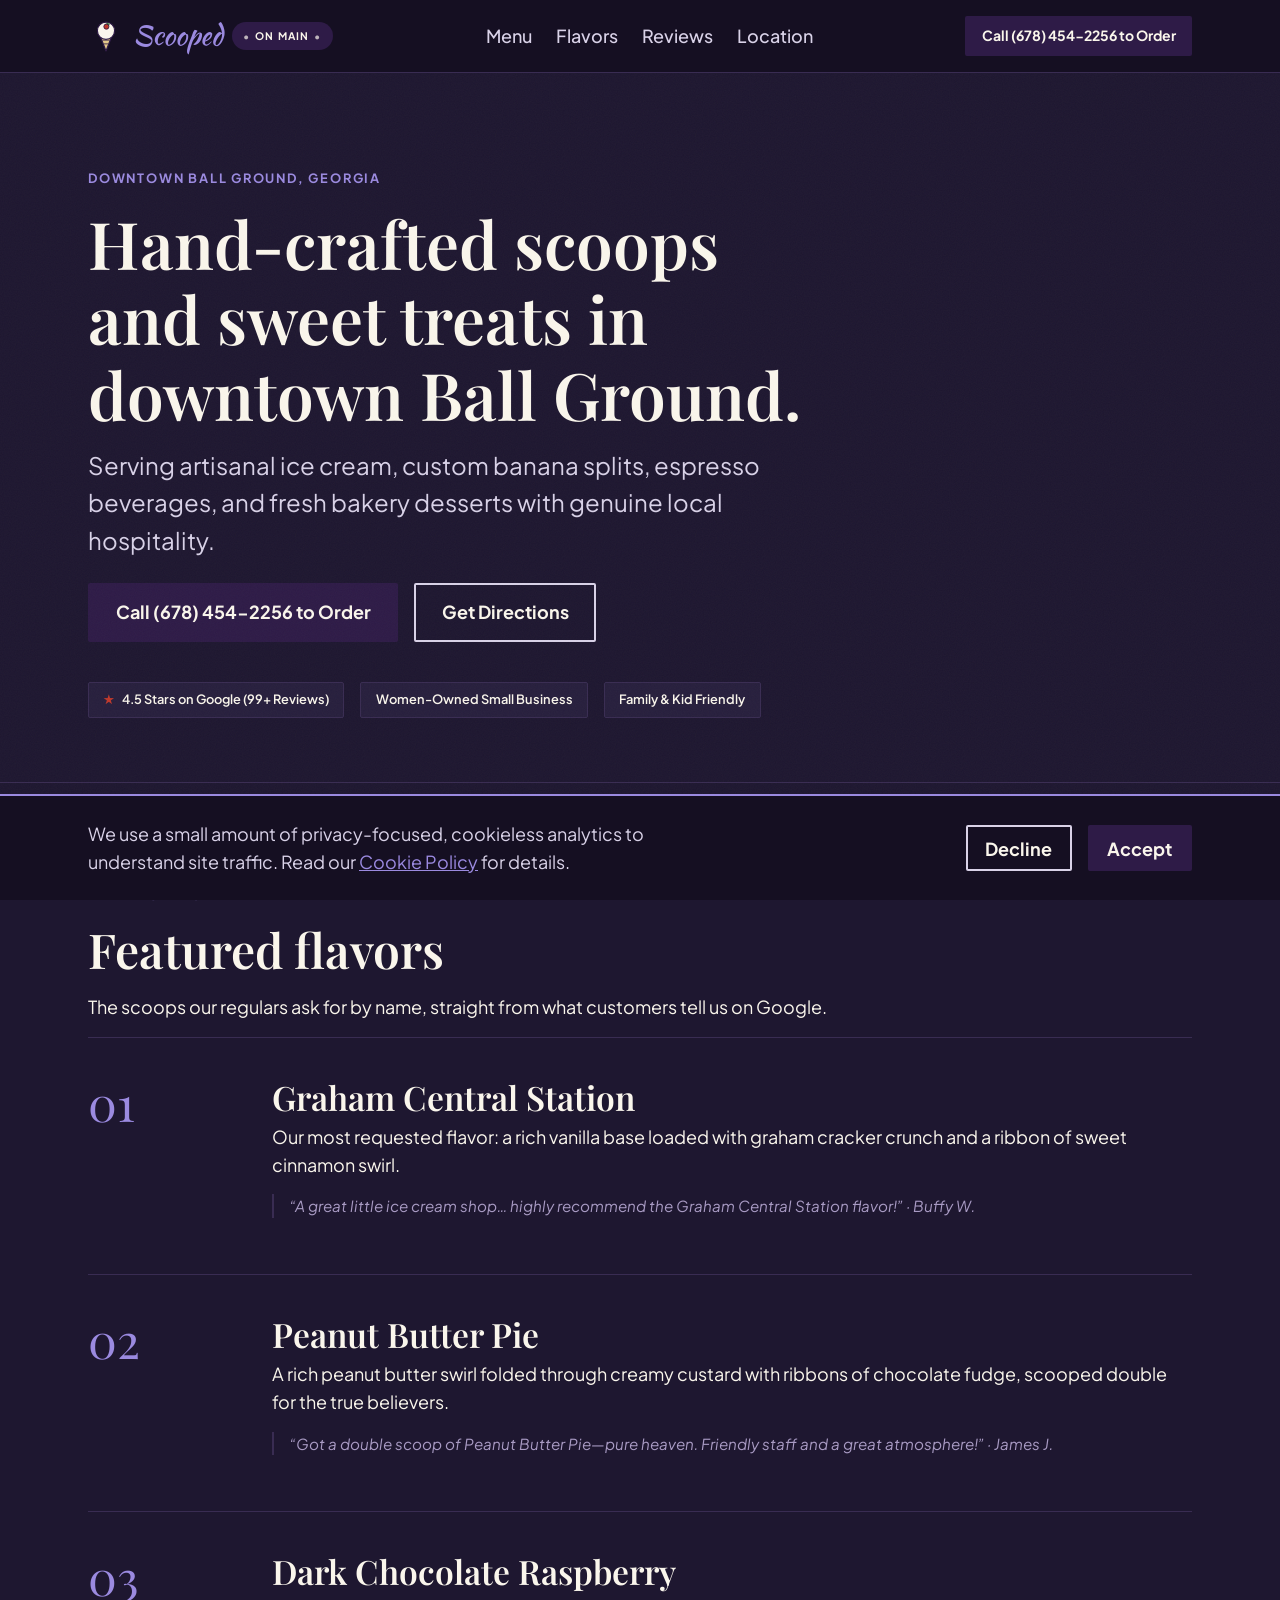
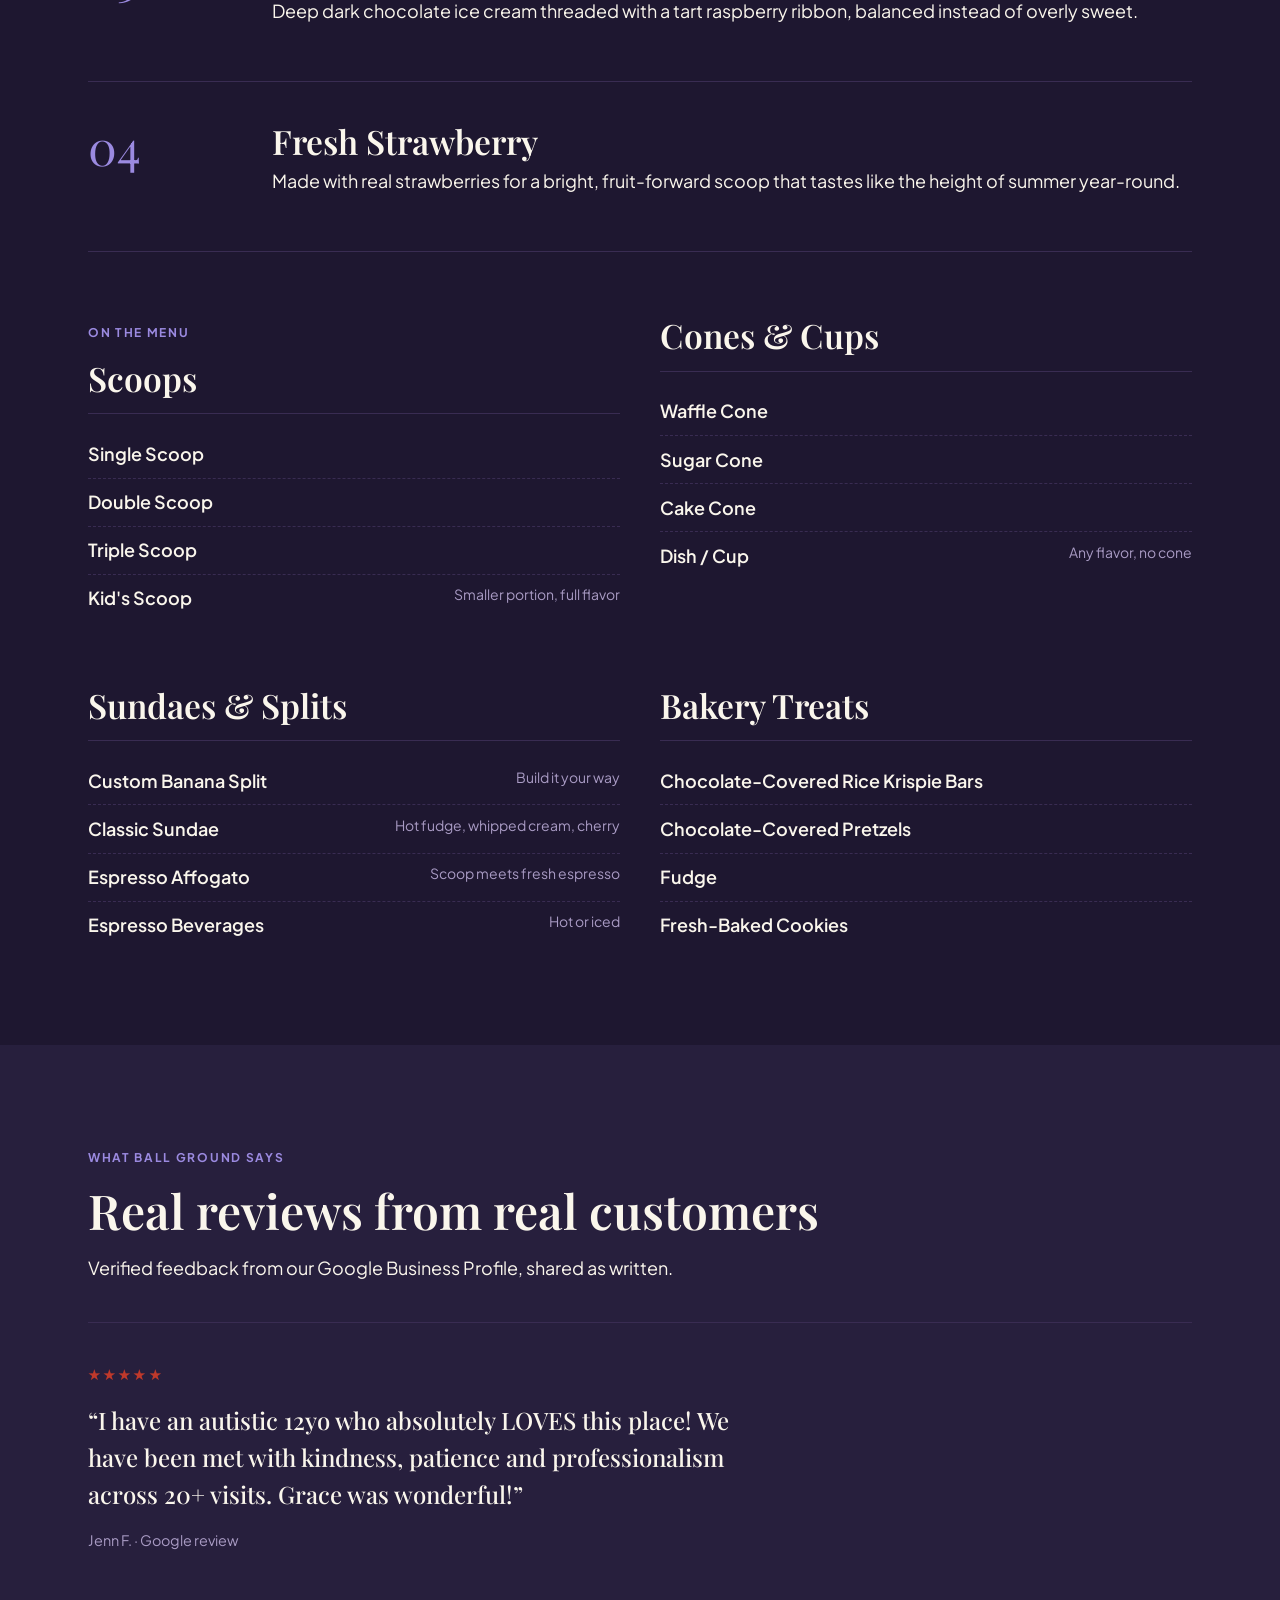
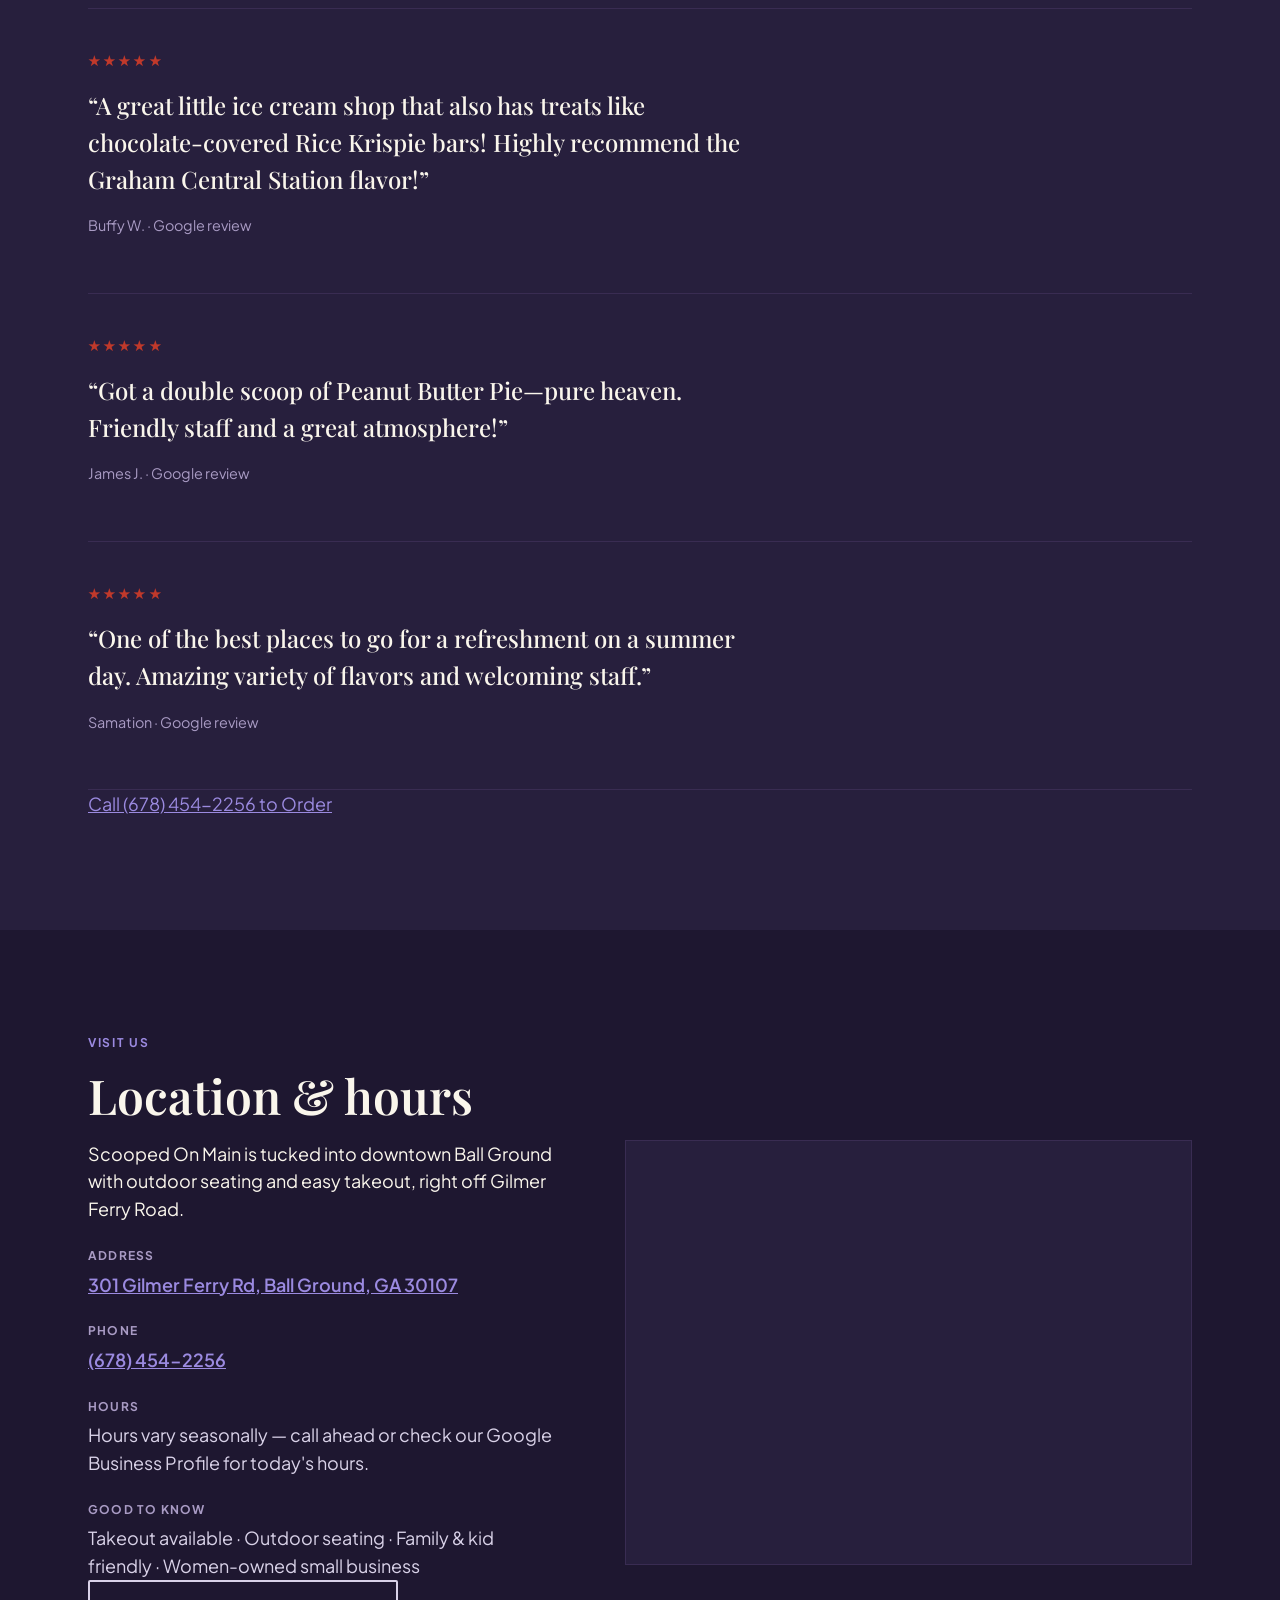
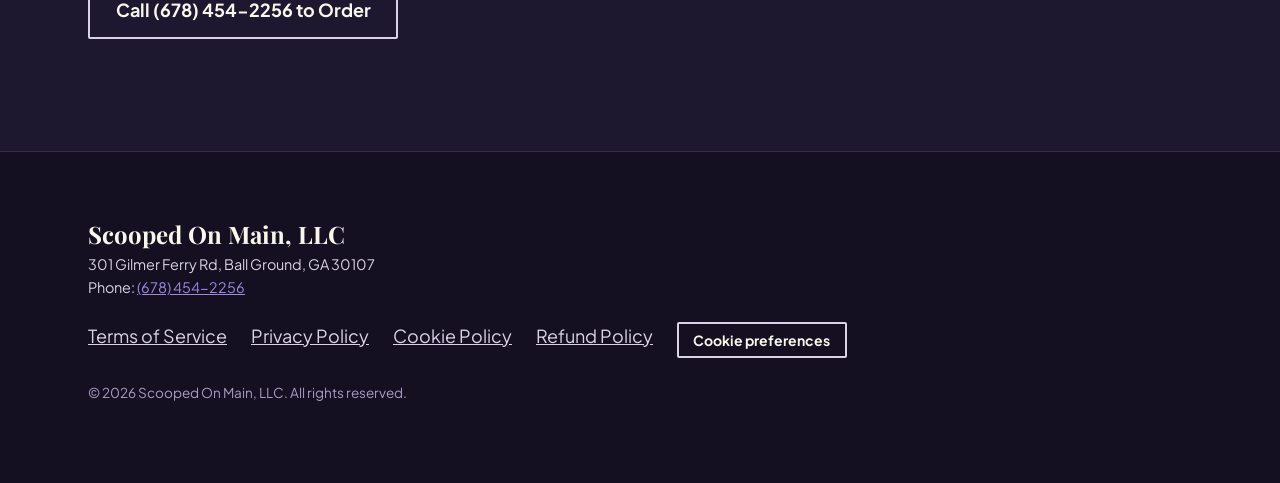
==== commit 093582a2: "Add files via upload" ====
--- a/index.html
+++ b/index.html
@@ -23,9 +23,9 @@
   <link rel="preconnect" href="https://fonts.googleapis.com">
   <link rel="preconnect" href="https://fonts.gstatic.com" crossorigin>
   <link href="https://fonts.googleapis.com/css2?family=Playfair+Display:wght@500;600;700&family=Plus+Jakarta+Sans:wght@400;500;600;700&family=Kaushan+Script&display=swap" rel="stylesheet">
-  <link rel="stylesheet" href="/styles.css">
-  <link rel="icon" href="/images/favicon.svg" type="image/svg+xml">
-  <link rel="apple-touch-icon" href="/images/favicon.svg">
+  <link rel="stylesheet" href="styles.css">
+  <link rel="icon" href="images/favicon.svg" type="image/svg+xml">
+  <link rel="apple-touch-icon" href="images/favicon.svg">
 
   <script type="application/ld+json">
   {
@@ -57,8 +57,8 @@
 
   <header class="site-header">
     <div class="container">
-      <a class="logo" href="/">
-        <img src="/images/favicon.svg" alt="" class="logo-mark" width="36" height="36">
+      <a class="logo" href="index.html">
+        <img src="images/favicon.svg" alt="" class="logo-mark" width="36" height="36">
         <span class="logo-word">Scooped</span>
         <span class="logo-pill">on main</span>
       </a>
@@ -265,10 +265,10 @@
       </div>
       <nav aria-label="Legal">
         <ul>
-          <li><a href="/terms">Terms of Service</a></li>
-          <li><a href="/privacy">Privacy Policy</a></li>
-          <li><a href="/cookies">Cookie Policy</a></li>
-          <li><a href="/refunds">Refund Policy</a></li>
+          <li><a href="terms.html">Terms of Service</a></li>
+          <li><a href="privacy.html">Privacy Policy</a></li>
+          <li><a href="cookies.html">Cookie Policy</a></li>
+          <li><a href="refunds.html">Refund Policy</a></li>
           <li><button type="button" id="open-cookie-prefs" class="btn-secondary btn btn-sm">Cookie preferences</button></li>
         </ul>
       </nav>
@@ -278,7 +278,7 @@
 
   <div class="consent-banner" id="consent-banner" hidden role="region" aria-label="Cookie consent">
     <div class="container">
-      <p>We use a small amount of privacy-focused, cookieless analytics to understand site traffic. Read our <a href="/cookies">Cookie Policy</a> for details.</p>
+      <p>We use a small amount of privacy-focused, cookieless analytics to understand site traffic. Read our <a href="cookies.html">Cookie Policy</a> for details.</p>
       <div class="actions">
         <button type="button" class="btn-secondary btn" id="cookie-decline">Decline</button>
         <button type="button" class="btn" id="cookie-accept">Accept</button>
@@ -286,8 +286,8 @@
     </div>
   </div>
 
-  <script src="/main.js"></script>
-  <script src="/cookie-consent.js"></script>
-  <script src="/scroll-reveal.js"></script>
+  <script src="main.js"></script>
+  <script src="cookie-consent.js"></script>
+  <script src="scroll-reveal.js"></script>
 </body>
 </html>
